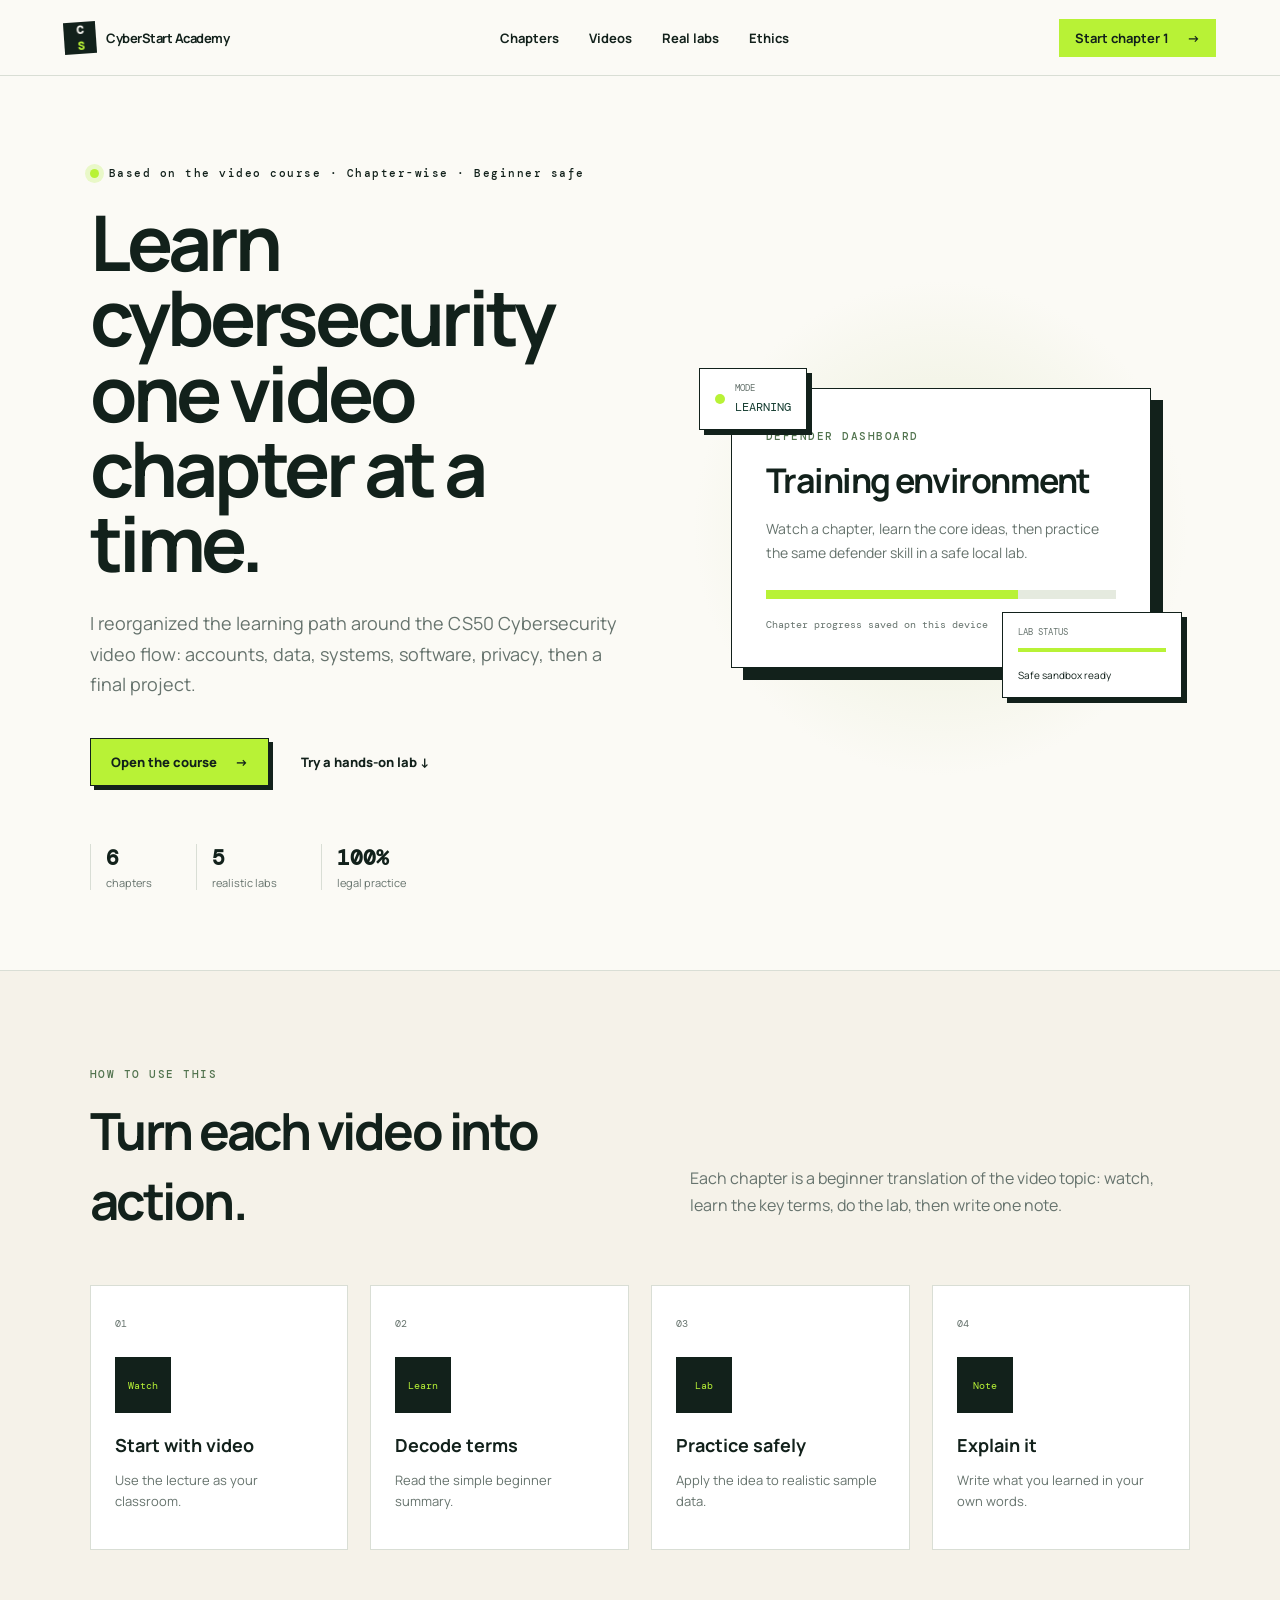
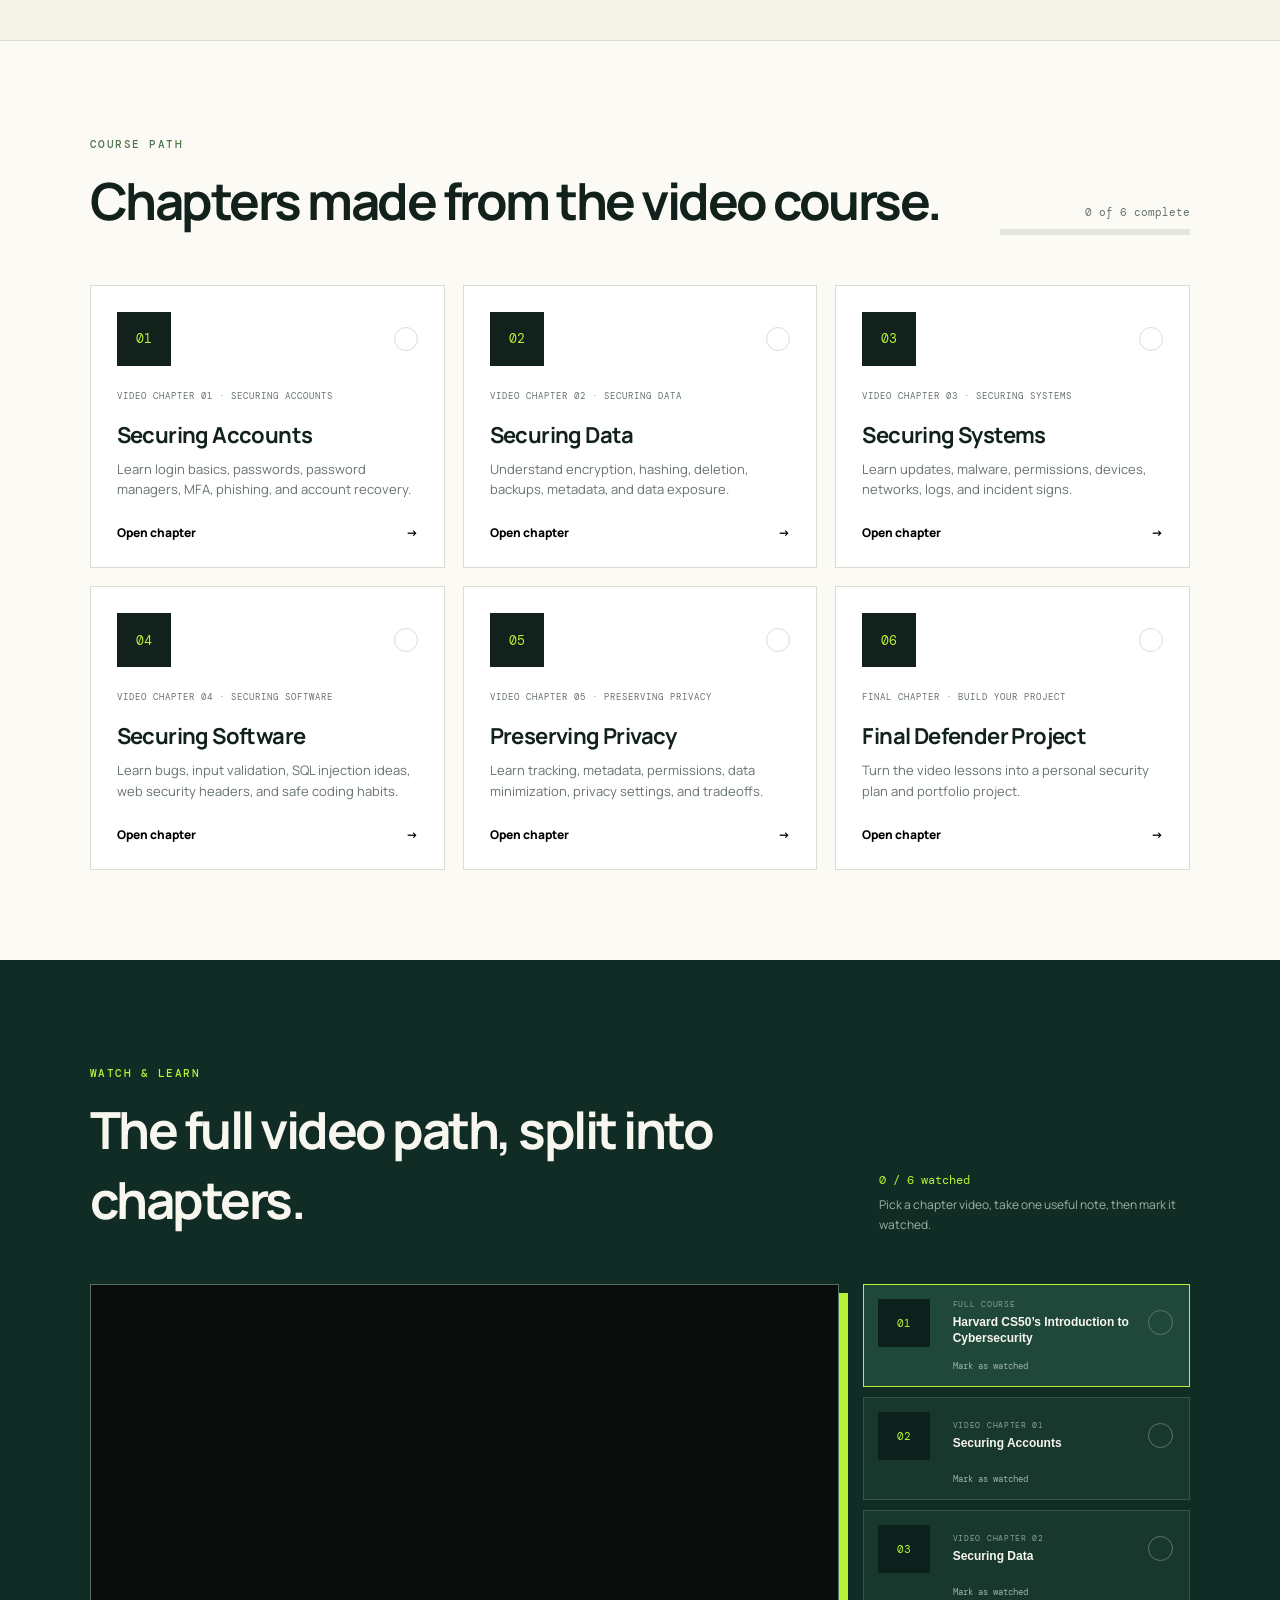
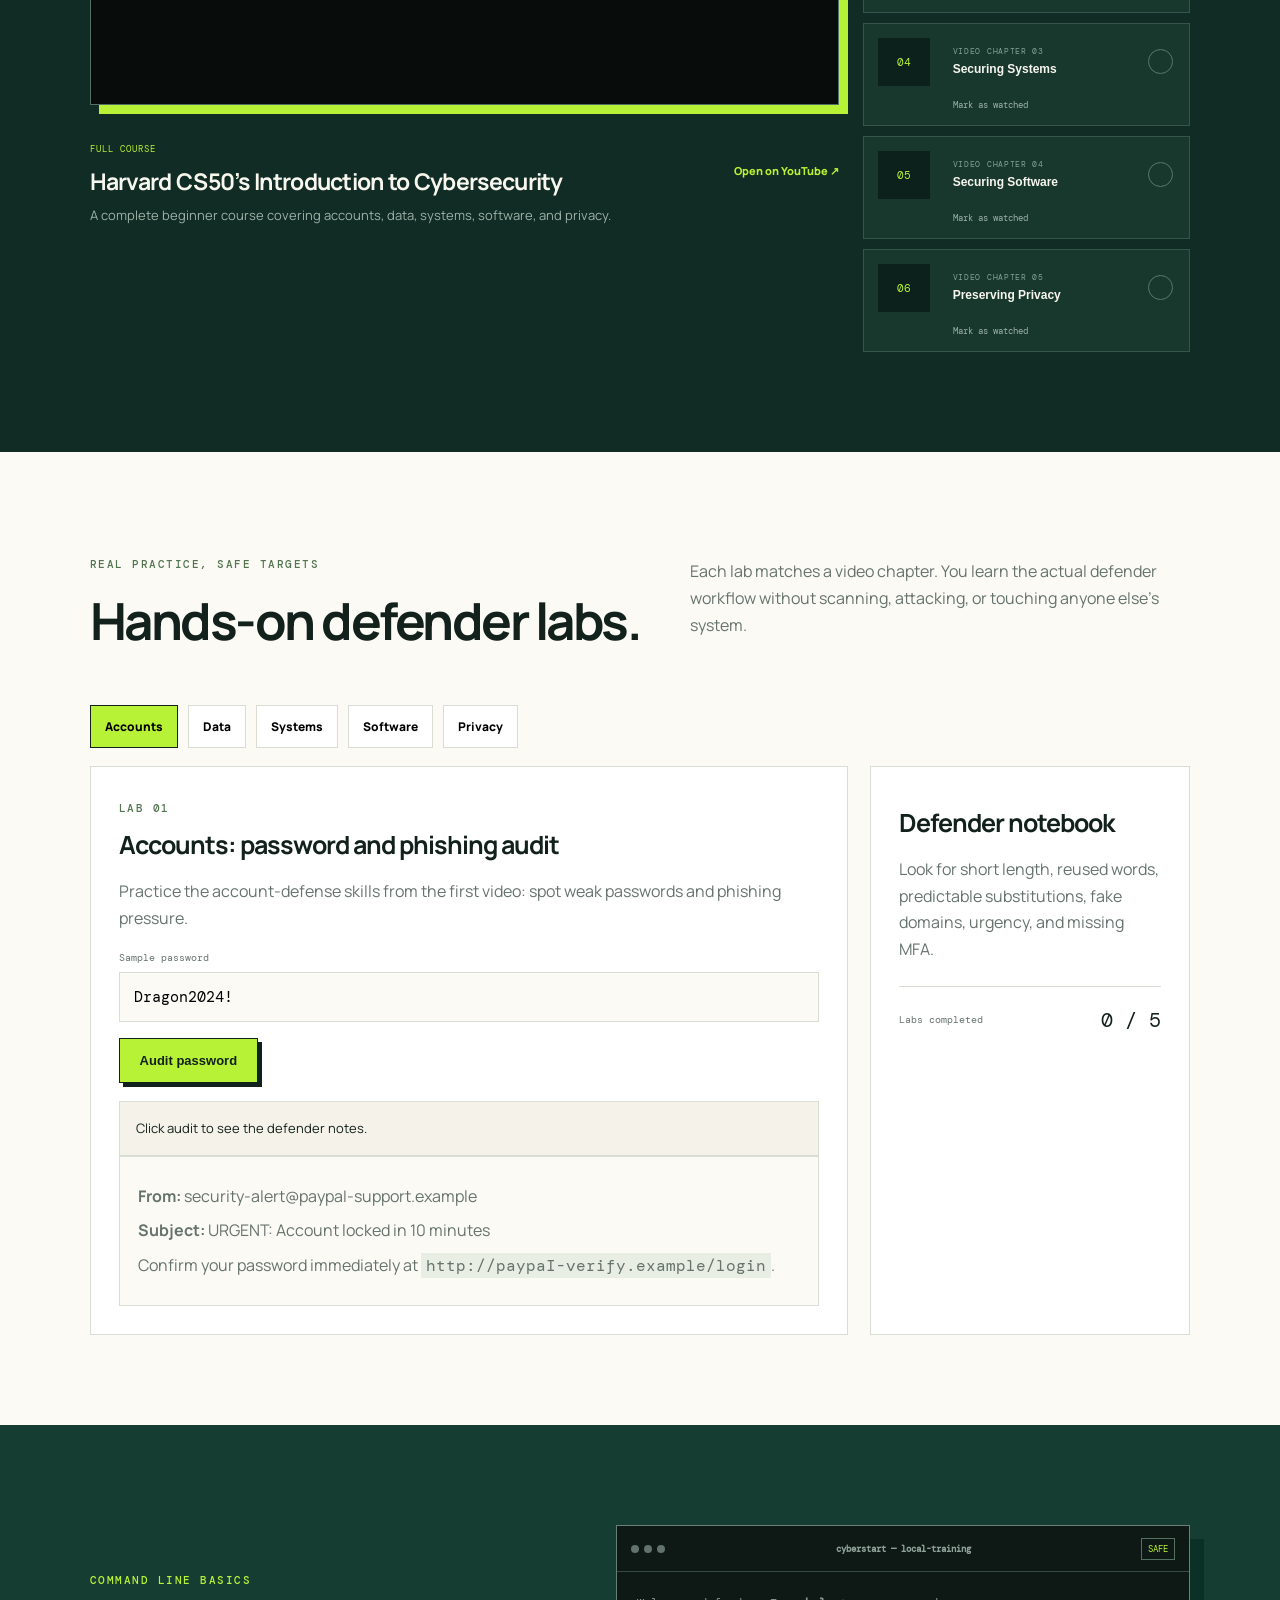
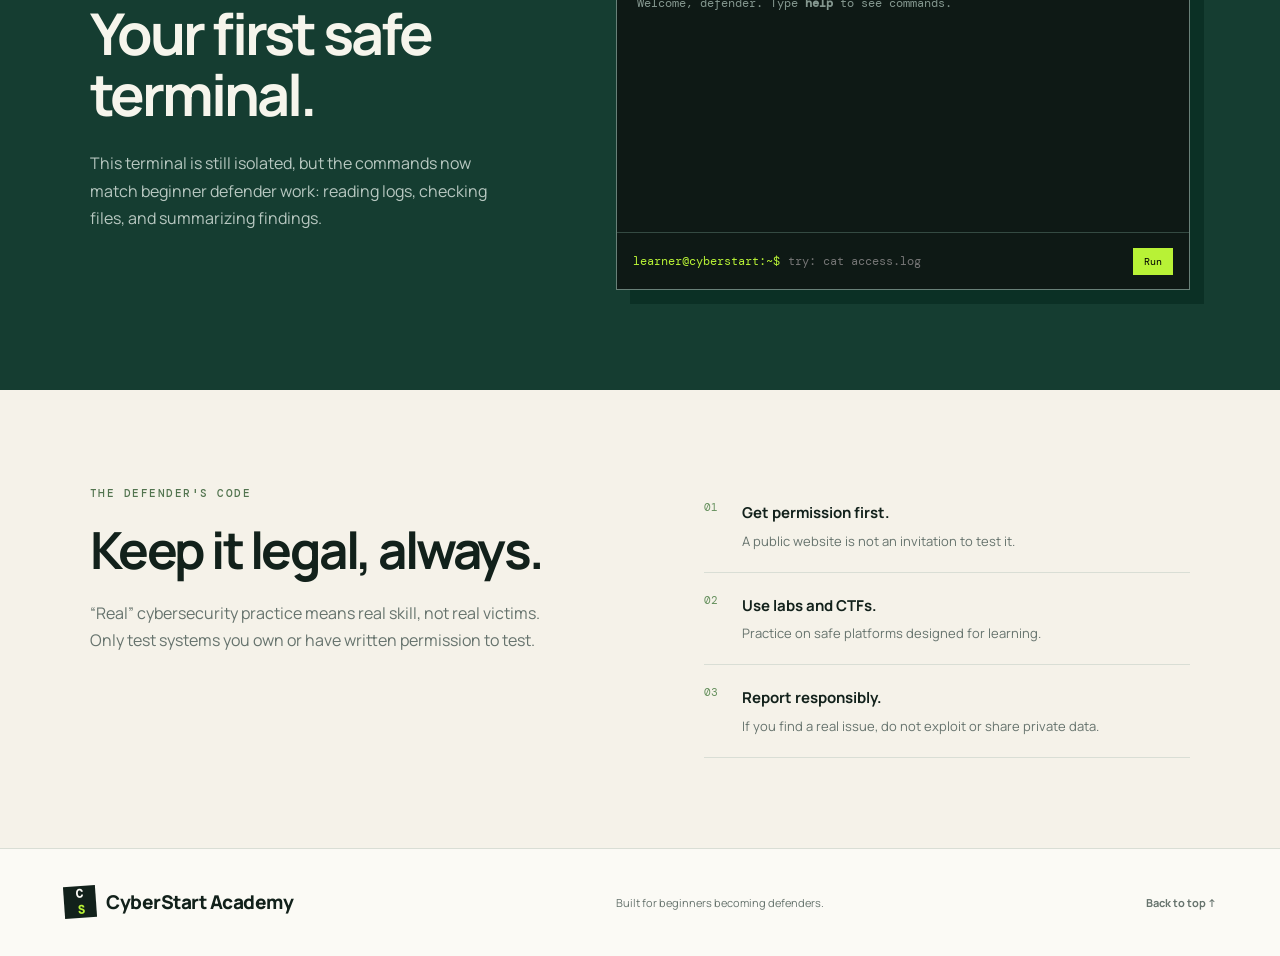
==== index.html @ 08ff8f86 "Initial CyberStart Academy site" ====
<!doctype html>
<html lang="en">
<head>
  <meta charset="UTF-8">
  <meta name="viewport" content="width=device-width, initial-scale=1.0">
  <meta name="description" content="A chapter-wise beginner cybersecurity course with safe hands-on labs.">
  <title>CyberStart Academy — Beginner Cybersecurity Course</title>
  <link rel="preconnect" href="https://fonts.googleapis.com">
  <link rel="preconnect" href="https://fonts.gstatic.com" crossorigin>
  <link href="https://fonts.googleapis.com/css2?family=DM+Mono:wght@400;500&family=Manrope:wght@400;600;700;800&display=swap" rel="stylesheet">
  <link rel="stylesheet" href="styles.css">
</head>
<body>
  <header class="topbar">
    <a class="brand" href="#top" aria-label="CyberStart Academy home"><span class="brand-mark">C<span>S</span></span>CyberStart Academy</a>
    <nav aria-label="Main navigation">
      <a href="#chapters">Chapters</a>
      <a href="#watch">Videos</a>
      <a href="#real-labs">Real labs</a>
      <a href="#rules">Ethics</a>
    </nav>
    <a class="button button-small" href="#chapters">Start chapter 1 <span>→</span></a>
  </header>

  <main id="top">
    <section class="hero">
      <div class="hero-copy">
        <div class="eyebrow"><i></i> Based on the video course · Chapter-wise · Beginner safe</div>
        <h1>Learn cybersecurity one video chapter at a time.</h1>
        <p>I reorganized the learning path around the CS50 Cybersecurity video flow: accounts, data, systems, software, privacy, then a final project.</p>
        <div class="hero-actions">
          <a class="button" href="#chapters">Open the course <span>→</span></a>
          <a class="text-link" href="#real-labs">Try a hands-on lab <span>↓</span></a>
        </div>
        <div class="trust-row">
          <div><strong>6</strong><span>chapters</span></div>
          <div><strong>5</strong><span>realistic labs</span></div>
          <div><strong>100%</strong><span>legal practice</span></div>
        </div>
      </div>
      <div class="hero-visual" aria-label="Decorative security dashboard">
        <div class="dashboard-card big-card">
          <span class="kicker">DEFENDER DASHBOARD</span>
          <h2>Training environment</h2>
          <p>Watch a chapter, learn the core ideas, then practice the same defender skill in a safe local lab.</p>
          <div class="meter"><i></i></div>
          <small>Chapter progress saved on this device</small>
        </div>
        <div class="float-card card-threat"><span class="status-dot"></span><div><small>MODE</small><strong>LEARNING</strong></div></div>
        <div class="float-card card-scan"><small>LAB STATUS</small><div class="scan-line"><i></i></div><span>Safe sandbox ready</span></div>
      </div>
    </section>

    <section class="roadmap" id="roadmap">
      <div class="section-heading">
        <div><span class="kicker">HOW TO USE THIS</span><h2>Turn each video into action.</h2></div>
        <p>Each chapter is a beginner translation of the video topic: watch, learn the key terms, do the lab, then write one note.</p>
      </div>
      <div class="roadmap-steps">
        <article><span class="step-num">01</span><div class="step-icon">Watch</div><h3>Start with video</h3><p>Use the lecture as your classroom.</p></article>
        <article><span class="step-num">02</span><div class="step-icon">Learn</div><h3>Decode terms</h3><p>Read the simple beginner summary.</p></article>
        <article><span class="step-num">03</span><div class="step-icon">Lab</div><h3>Practice safely</h3><p>Apply the idea to realistic sample data.</p></article>
        <article><span class="step-num">04</span><div class="step-icon">Note</div><h3>Explain it</h3><p>Write what you learned in your own words.</p></article>
      </div>
    </section>

    <section class="chapters" id="chapters">
      <div class="section-heading">
        <div><span class="kicker">COURSE PATH</span><h2>Chapters made from the video course.</h2></div>
        <div class="overall-progress"><span id="progressLabel">0 of 6 complete</span><div><i id="progressBar"></i></div></div>
      </div>
      <div class="chapter-grid" id="chapterGrid"></div>
    </section>

    <section class="watch-section" id="watch">
      <div class="section-heading watch-heading">
        <div><span class="kicker light">WATCH & LEARN</span><h2>The full video path, split into chapters.</h2></div>
        <div class="watch-progress"><strong id="watchCount">0 / 6 watched</strong><span>Pick a chapter video, take one useful note, then mark it watched.</span></div>
      </div>
      <div class="video-layout">
        <div class="video-stage">
          <div class="video-frame"><iframe id="videoPlayer" src="https://www.youtube-nocookie.com/embed/9HOpanT0GRs?rel=0" title="Cybersecurity learning video" loading="lazy" allow="accelerometer; autoplay; clipboard-write; encrypted-media; gyroscope; picture-in-picture; web-share" referrerpolicy="strict-origin-when-cross-origin" allowfullscreen></iframe></div>
          <div class="now-playing"><div><span id="videoTopic">FULL COURSE</span><h3 id="videoTitle">Harvard CS50’s Introduction to Cybersecurity</h3><p id="videoDescription">A complete beginner course covering accounts, data, systems, software, and privacy.</p></div><a id="youtubeLink" href="https://www.youtube.com/watch?v=9HOpanT0GRs" target="_blank" rel="noopener">Open on YouTube ↗</a></div>
        </div>
        <div class="video-playlist" id="videoPlaylist" aria-label="Video playlist"></div>
      </div>
    </section>

    <section class="real-labs" id="real-labs">
      <div class="section-heading">
        <div><span class="kicker">REAL PRACTICE, SAFE TARGETS</span><h2>Hands-on defender labs.</h2></div>
        <p>Each lab matches a video chapter. You learn the actual defender workflow without scanning, attacking, or touching anyone else’s system.</p>
      </div>
      <div class="lab-tabs" role="tablist" aria-label="Cybersecurity labs">
        <button class="active" data-lab="accounts">Accounts</button>
        <button data-lab="data">Data</button>
        <button data-lab="systems">Systems</button>
        <button data-lab="software">Software</button>
        <button data-lab="privacy">Privacy</button>
      </div>
      <div class="lab-workbench">
        <div class="lab-panel">
          <span class="kicker" id="labKicker">LAB 01</span>
          <h3 id="labTitle">Password audit</h3>
          <p id="labIntro">Check a sample password the way a defender would: length, uniqueness, common words, and MFA.</p>
          <div id="labContent"></div>
        </div>
        <aside class="lab-notebook">
          <h3>Defender notebook</h3>
          <p id="labHint">Look for short length, reused words, predictable substitutions, and missing MFA.</p>
          <div class="lab-score"><span>Labs completed</span><strong id="labScore">0 / 4</strong></div>
        </aside>
      </div>
    </section>

    <section class="terminal-section">
      <div class="lab-copy">
        <span class="kicker light">COMMAND LINE BASICS</span>
        <h2>Your first safe terminal.</h2>
        <p>This terminal is still isolated, but the commands now match beginner defender work: reading logs, checking files, and summarizing findings.</p>
      </div>
      <div class="terminal-wrap">
        <div class="terminal">
          <div class="terminal-head"><span><i></i><i></i><i></i></span><b>cyberstart — local-training</b><em>SAFE</em></div>
          <div class="terminal-body" id="terminalOutput" aria-live="polite"><p class="muted">Welcome, defender. Type <strong>help</strong> to see commands.</p></div>
          <form id="terminalForm"><label for="terminalInput">learner@cyberstart:~$</label><input id="terminalInput" autocomplete="off" spellcheck="false" placeholder="try: cat access.log"><button type="submit">Run</button></form>
        </div>
      </div>
    </section>

    <section class="rules" id="rules">
      <div><span class="kicker">THE DEFENDER'S CODE</span><h2>Keep it legal, always.</h2><p>“Real” cybersecurity practice means real skill, not real victims. Only test systems you own or have written permission to test.</p></div>
      <div class="rule-list">
        <p><b>01</b><span><strong>Get permission first.</strong> A public website is not an invitation to test it.</span></p>
        <p><b>02</b><span><strong>Use labs and CTFs.</strong> Practice on safe platforms designed for learning.</span></p>
        <p><b>03</b><span><strong>Report responsibly.</strong> If you find a real issue, do not exploit or share private data.</span></p>
      </div>
    </section>
  </main>

  <footer><a class="brand" href="#top"><span class="brand-mark">C<span>S</span></span>CyberStart Academy</a><p>Built for beginners becoming defenders.</p><a href="#top">Back to top ↑</a></footer>

  <dialog id="chapterDialog"><button class="dialog-close" aria-label="Close chapter">×</button><div id="chapterContent"></div></dialog>
  <script src="app.js?v=video-chapters-2"></script>
</body>
</html>
---- styles.css ----
:root{--ink:#12211b;--muted:#66736d;--cream:#f5f2e9;--paper:#fbfaf5;--green:#b8f236;--deep:#153d31;--line:#d9ded5;--orange:#ff6c35;--mono:'DM Mono',monospace;--sans:'Manrope',sans-serif}
*{box-sizing:border-box}html{scroll-behavior:smooth}body{margin:0;background:var(--paper);color:var(--ink);font-family:var(--sans);font-size:16px}.topbar{height:76px;padding:0 max(5vw,32px);display:flex;align-items:center;justify-content:space-between;border-bottom:1px solid var(--line);position:sticky;top:0;background:rgba(251,250,245,.94);backdrop-filter:blur(14px);z-index:10}.brand{display:flex;align-items:center;gap:10px;color:var(--ink);text-decoration:none;font-weight:800;font-size:19px;letter-spacing:-.5px}.brand-mark{display:grid;place-items:center;width:32px;height:32px;background:var(--ink);color:var(--paper);font-family:var(--mono);font-size:12px;transform:rotate(-4deg)}.brand-mark span{color:var(--green)}nav{display:flex;gap:30px}nav a,.topbar a,footer a{color:var(--ink);text-decoration:none;font-size:13px;font-weight:700}.button{display:inline-flex;align-items:center;justify-content:center;gap:18px;background:var(--green);color:var(--ink);padding:14px 20px;text-decoration:none;font-size:13px;font-weight:800;border:1px solid var(--ink);box-shadow:4px 4px 0 var(--ink);transition:.2s;cursor:pointer}.button:hover{transform:translate(-2px,-2px);box-shadow:6px 6px 0 var(--ink)}.button-small{padding:10px 16px;box-shadow:none;border:none}.hero{min-height:640px;padding:90px max(7vw,48px) 80px;display:grid;grid-template-columns:1.05fr .95fr;gap:50px;align-items:center;overflow:hidden}.hero-copy{max-width:680px}.eyebrow,.kicker{font-family:var(--mono);font-size:11px;font-weight:500;letter-spacing:1.5px}.eyebrow{display:flex;align-items:center;gap:10px;margin-bottom:24px}.eyebrow i{width:9px;height:9px;background:var(--green);border-radius:50%;box-shadow:0 0 0 5px #e9f8c8}.hero h1{font-size:clamp(48px,6vw,82px);line-height:.98;letter-spacing:-4px;margin:0 0 28px;max-width:760px}.hero p{font-size:18px;line-height:1.7;color:var(--muted);max-width:590px}.hero-actions{display:flex;align-items:center;gap:32px;margin:38px 0 58px}.text-link{color:var(--ink);font-weight:800;font-size:13px;text-decoration:none}.trust-row{display:flex;gap:44px}.trust-row div{display:flex;flex-direction:column;border-left:1px solid var(--line);padding-left:15px}.trust-row strong{font-family:var(--mono);font-size:21px}.trust-row span{font-size:11px;color:var(--muted);margin-top:3px}.hero-visual{height:500px;position:relative;display:grid;place-items:center;background:radial-gradient(circle,#e7f9bb 0,#f4f5e9 42%,transparent 70%)}.dashboard-card{background:white;border:1px solid var(--ink);box-shadow:12px 12px 0 var(--ink);padding:34px;width:min(420px,90%)}.dashboard-card h2{font-size:34px;letter-spacing:-1.5px;margin:12px 0}.dashboard-card p{font-size:14px}.dashboard-card small{font:10px var(--mono);color:var(--muted)}.meter{height:9px;background:#e5eadf;margin:26px 0 12px}.meter i{display:block;width:72%;height:100%;background:var(--green)}.float-card{position:absolute;background:white;border:1px solid var(--ink);box-shadow:5px 5px 0 var(--ink);padding:13px 15px;z-index:2}.card-threat{left:8px;top:90px;display:flex;align-items:center;gap:10px}.status-dot{width:10px;height:10px;background:var(--green);border-radius:50%}.float-card small{font:9px var(--mono);color:var(--muted);display:block}.float-card strong{font:12px var(--mono);color:var(--deep)}.card-scan{right:8px;bottom:80px;width:180px}.card-scan span{font-size:10px}.scan-line{height:4px;background:#e8ece6;margin:10px 0}.scan-line i{display:block;width:100%;height:100%;background:var(--green)}
.roadmap,.chapters,.real-labs,.rules{padding:90px max(7vw,48px)}.roadmap{background:var(--cream);border-block:1px solid var(--line)}.section-heading{display:flex;align-items:end;justify-content:space-between;gap:40px;margin-bottom:50px}.section-heading h2,.rules h2{font-size:clamp(34px,4vw,54px);letter-spacing:-2.5px;margin:12px 0 0}.section-heading>p{max-width:500px;color:var(--muted);line-height:1.7}.kicker{color:#52744f}.roadmap-steps{display:grid;grid-template-columns:repeat(4,1fr);gap:22px}.roadmap-steps article{background:#fff;border:1px solid var(--line);padding:24px}.step-num{font:10px var(--mono);color:var(--muted)}.step-icon{width:56px;height:56px;background:var(--ink);color:var(--green);display:grid;place-items:center;font:10px var(--mono);margin:25px 0 20px}.roadmap-steps h3{font-size:18px;margin:0 0 10px}.roadmap-steps p{color:var(--muted);font-size:13px;line-height:1.6}.overall-progress{font:11px var(--mono);color:var(--muted);text-align:right}.overall-progress>div{width:190px;height:6px;background:#e2e6df;margin-top:10px}.overall-progress i{display:block;width:0;height:100%;background:var(--green);transition:.4s}.chapter-grid{display:grid;grid-template-columns:repeat(3,1fr);gap:18px}.chapter-card{border:1px solid var(--line);padding:26px;background:#fff;min-height:280px;display:flex;flex-direction:column;transition:.2s}.chapter-card:hover{border-color:var(--ink);transform:translateY(-4px)}.chapter-top{display:flex;justify-content:space-between;align-items:center}.chapter-top span{width:54px;height:54px;background:var(--ink);color:var(--green);display:grid;place-items:center;font:13px var(--mono)}.chapter-top b{width:24px;height:24px;border:1px solid var(--line);border-radius:50%;display:grid;place-items:center}.chapter-card.done .chapter-top b{background:var(--green);border-color:var(--ink)}.chapter-card small{font:9px var(--mono);letter-spacing:1px;color:var(--muted);margin-top:24px}.chapter-card h3{font-size:22px;letter-spacing:-.6px;margin:18px 0 9px}.chapter-card p{font-size:13px;line-height:1.6;color:var(--muted);margin:0 0 24px}.chapter-card button{margin-top:auto;border:0;background:none;padding:0;text-align:left;font:800 12px var(--sans);cursor:pointer}.chapter-card button span{float:right}
.watch-section{padding:100px max(7vw,48px);background:#112c24;color:#f7f6ef}.kicker.light{color:var(--green)}.watch-heading h2{color:#f7f6ef}.watch-progress{display:flex;flex-direction:column;gap:7px;max-width:330px}.watch-progress strong{font:12px var(--mono);color:var(--green)}.watch-progress span{font-size:12px;line-height:1.6;color:#9db1a8}.video-layout{display:grid;grid-template-columns:minmax(0,1.6fr) minmax(290px,.7fr);gap:24px}.video-frame{position:relative;aspect-ratio:16/9;background:#080d0b;border:1px solid #547067;box-shadow:9px 9px 0 var(--green)}.video-frame iframe{position:absolute;inset:0;width:100%;height:100%;border:0}.now-playing{display:flex;align-items:flex-start;justify-content:space-between;gap:30px;padding:30px 0}.now-playing span{font:9px var(--mono);letter-spacing:1px;color:var(--green)}.now-playing h3{font-size:23px;letter-spacing:-.7px;margin:8px 0}.now-playing p{font-size:13px;line-height:1.65;color:#9db1a8;max-width:650px;margin:0}.now-playing a{flex:none;color:var(--green);font-size:11px;font-weight:800;text-decoration:none;margin-top:28px}.video-playlist{display:flex;flex-direction:column;gap:10px}.video-item{display:grid;grid-template-columns:62px 1fr 27px;align-items:center;gap:13px;background:#18382e;color:#f7f6ef;border:1px solid #35554a;padding:14px;transition:.2s}.video-item:hover,.video-item.active{border-color:var(--green);background:#20483a}.video-number,.video-info{border:0;cursor:pointer}.video-number{width:52px;height:48px;background:#0c211b;color:var(--green);display:grid;place-items:center;font:11px var(--mono)}.video-info{background:transparent;color:inherit;padding:0;text-align:left}.video-item small{display:block;font:8px var(--mono);color:#83a095;letter-spacing:.7px}.video-item strong{display:block;font-size:12px;line-height:1.35;margin-top:5px}.watched-check{width:25px;height:25px;border:1px solid #5b766b;border-radius:50%;display:grid;place-items:center;font-size:11px}.video-item.watched .watched-check{background:var(--green);color:var(--ink);border-color:var(--green)}.mark-watched{grid-column:2/4;justify-self:start;background:none;border:0;color:#9db1a8;font:9px var(--mono);padding:0;cursor:pointer}
.real-labs{background:var(--paper)}.lab-tabs{display:flex;gap:10px;flex-wrap:wrap;margin-bottom:18px}.lab-tabs button{border:1px solid var(--line);background:#fff;padding:12px 14px;font:800 12px var(--sans);cursor:pointer}.lab-tabs button.active{background:var(--green);border-color:var(--ink)}.lab-workbench{display:grid;grid-template-columns:1fr 320px;gap:22px}.lab-panel,.lab-notebook{background:#fff;border:1px solid var(--line);padding:28px}.lab-panel h3,.lab-notebook h3{font-size:25px;letter-spacing:-1px;margin:10px 0}.lab-panel p,.lab-notebook p{color:var(--muted);line-height:1.65}.field-label{display:block;font:10px var(--mono);color:var(--muted);margin:20px 0 8px}.lab-input{width:100%;border:1px solid var(--line);padding:14px;font:15px var(--mono);background:#fbfaf5}.lab-action{margin-top:16px}.result-box{border:1px solid var(--line);background:var(--cream);padding:16px;margin-top:18px;font-size:13px;line-height:1.6}.result-box ul{margin:8px 0 0}.email-card{border:1px solid var(--line);padding:18px;background:#fbfaf5}.email-card p{margin:8px 0}.email-card code,.lab-copy code{background:#e9eee5;padding:2px 5px;font-family:var(--mono)}.checklist{display:grid;gap:10px;margin-top:16px}.checklist label{font-size:13px}.code-sample{white-space:pre-wrap;background:#101b16;color:#d6e0dc;border:1px solid #344a42;padding:18px;font:12px/1.7 var(--mono);overflow:auto}.lab-score{border-top:1px solid var(--line);margin-top:24px;padding-top:20px;display:flex;justify-content:space-between;align-items:center}.lab-score span{font:10px var(--mono);color:var(--muted)}.lab-score strong{font:20px var(--mono)}
.terminal-section{background:var(--deep);color:#f6f5ec;padding:100px max(7vw,48px);display:grid;grid-template-columns:.85fr 1.15fr;gap:8vw;align-items:center}.lab-copy h2{font-size:clamp(38px,4.5vw,62px);letter-spacing:-3px;line-height:1.05;margin:14px 0 26px}.lab-copy p{color:#b8c8c1;line-height:1.7}.terminal{border:1px solid #688078;background:#0e1915;box-shadow:14px 14px 0 #0b3025}.terminal-head{height:46px;border-bottom:1px solid #344a42;padding:0 14px;display:flex;align-items:center;justify-content:space-between;font:9px var(--mono);color:#8ea198}.terminal-head>span{display:flex;gap:5px}.terminal-head i{width:8px;height:8px;background:#61736c;border-radius:50%}.terminal-head em{font-style:normal;color:var(--green);border:1px solid #52715f;padding:4px 6px}.terminal-body{padding:20px;height:260px;overflow-y:auto;font:12px/1.65 var(--mono);color:#d6e0dc}.terminal-body p{margin:2px 0}.terminal-body .muted{color:#84978f}.terminal-body .success{color:var(--green)}.terminal-body .warn{color:#ffb067}.terminal form{border-top:1px solid #344a42;display:flex;align-items:center;padding:12px 16px;font:12px var(--mono)}.terminal label{color:var(--green);white-space:nowrap}.terminal input{flex:1;background:transparent;border:0;outline:0;color:white;font:12px var(--mono);padding:8px}.terminal button{font:10px var(--mono);background:var(--green);border:0;padding:7px 11px;cursor:pointer}
.rules{display:grid;grid-template-columns:1fr 1fr;gap:10vw;background:var(--cream)}.rules>div>p{color:var(--muted);line-height:1.7;max-width:500px}.rule-list p{display:flex;gap:24px;padding:20px 0;border-bottom:1px solid var(--line);margin:0}.rule-list b{font:11px var(--mono);color:#65905d}.rule-list span{display:flex;flex-direction:column;font-size:13px;color:var(--muted);gap:4px}.rule-list strong{color:var(--ink);font-size:15px}footer{padding:35px max(5vw,32px);border-top:1px solid var(--line);display:flex;align-items:center;justify-content:space-between}footer p,footer a{font-size:11px;color:var(--muted)}dialog{width:min(760px,calc(100% - 32px));border:1px solid var(--ink);box-shadow:10px 10px 0 var(--ink);padding:0;background:var(--paper)}dialog::backdrop{background:rgba(18,33,27,.7);backdrop-filter:blur(4px)}.dialog-close{position:absolute;right:17px;top:14px;background:none;border:0;font-size:28px;cursor:pointer}.lesson-content{padding:45px}.lesson-content .lesson-count{font:10px var(--mono);color:#5d7659}.lesson-content h2{font-size:36px;letter-spacing:-1.5px;margin:12px 0}.lesson-content h3{margin-top:24px}.lesson-content p,.lesson-content li{line-height:1.75;color:var(--muted)}.lesson-content .concept{background:#eef5e0;border-left:4px solid var(--green);padding:16px;margin:24px 0;color:var(--ink)}.lesson-content button{border:1px solid var(--ink);background:var(--green);padding:13px 18px;font-weight:800;cursor:pointer}
@media(max-width:900px){nav{display:none}.hero{grid-template-columns:1fr;padding-top:60px}.hero-visual{height:420px}.roadmap-steps{grid-template-columns:repeat(2,1fr)}.chapter-grid{grid-template-columns:repeat(2,1fr)}.video-layout,.lab-workbench,.terminal-section,.rules{grid-template-columns:1fr}.terminal-wrap{margin-top:30px}}
@media(max-width:600px){.topbar{height:64px;padding:0 18px}.topbar>.button{display:none}.hero,.roadmap,.chapters,.watch-section,.real-labs,.terminal-section,.rules{padding:60px 22px}.hero h1{font-size:48px;letter-spacing:-3px}.hero-actions{align-items:flex-start;flex-direction:column}.trust-row{gap:18px}.hero-visual{height:340px}.float-card{display:none}.roadmap-steps,.chapter-grid{grid-template-columns:1fr}.section-heading{align-items:flex-start;flex-direction:column;margin-bottom:34px}.overall-progress{text-align:left}.now-playing{flex-direction:column;gap:5px}.now-playing a{margin-top:8px}footer{gap:25px;align-items:flex-start;flex-direction:column}.terminal form{flex-wrap:wrap}.terminal label{width:100%}.terminal input{padding-left:0}}
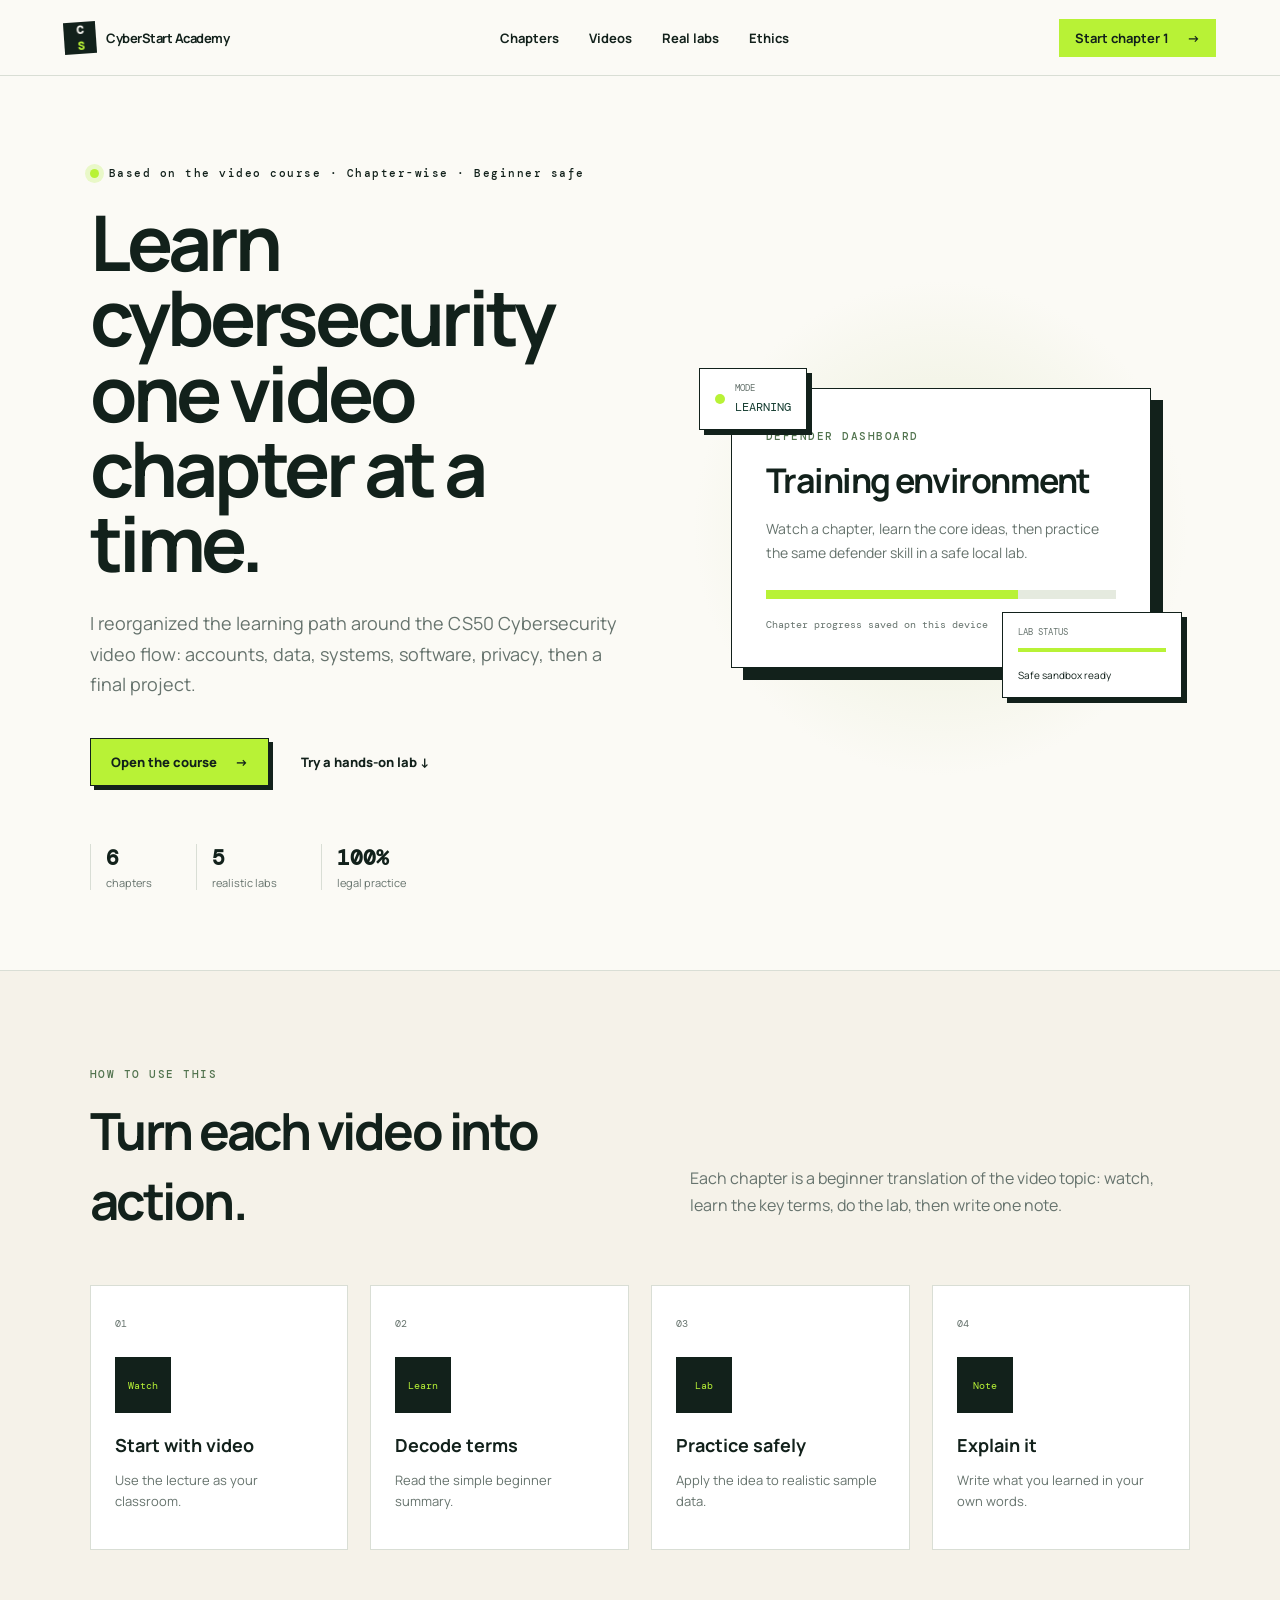
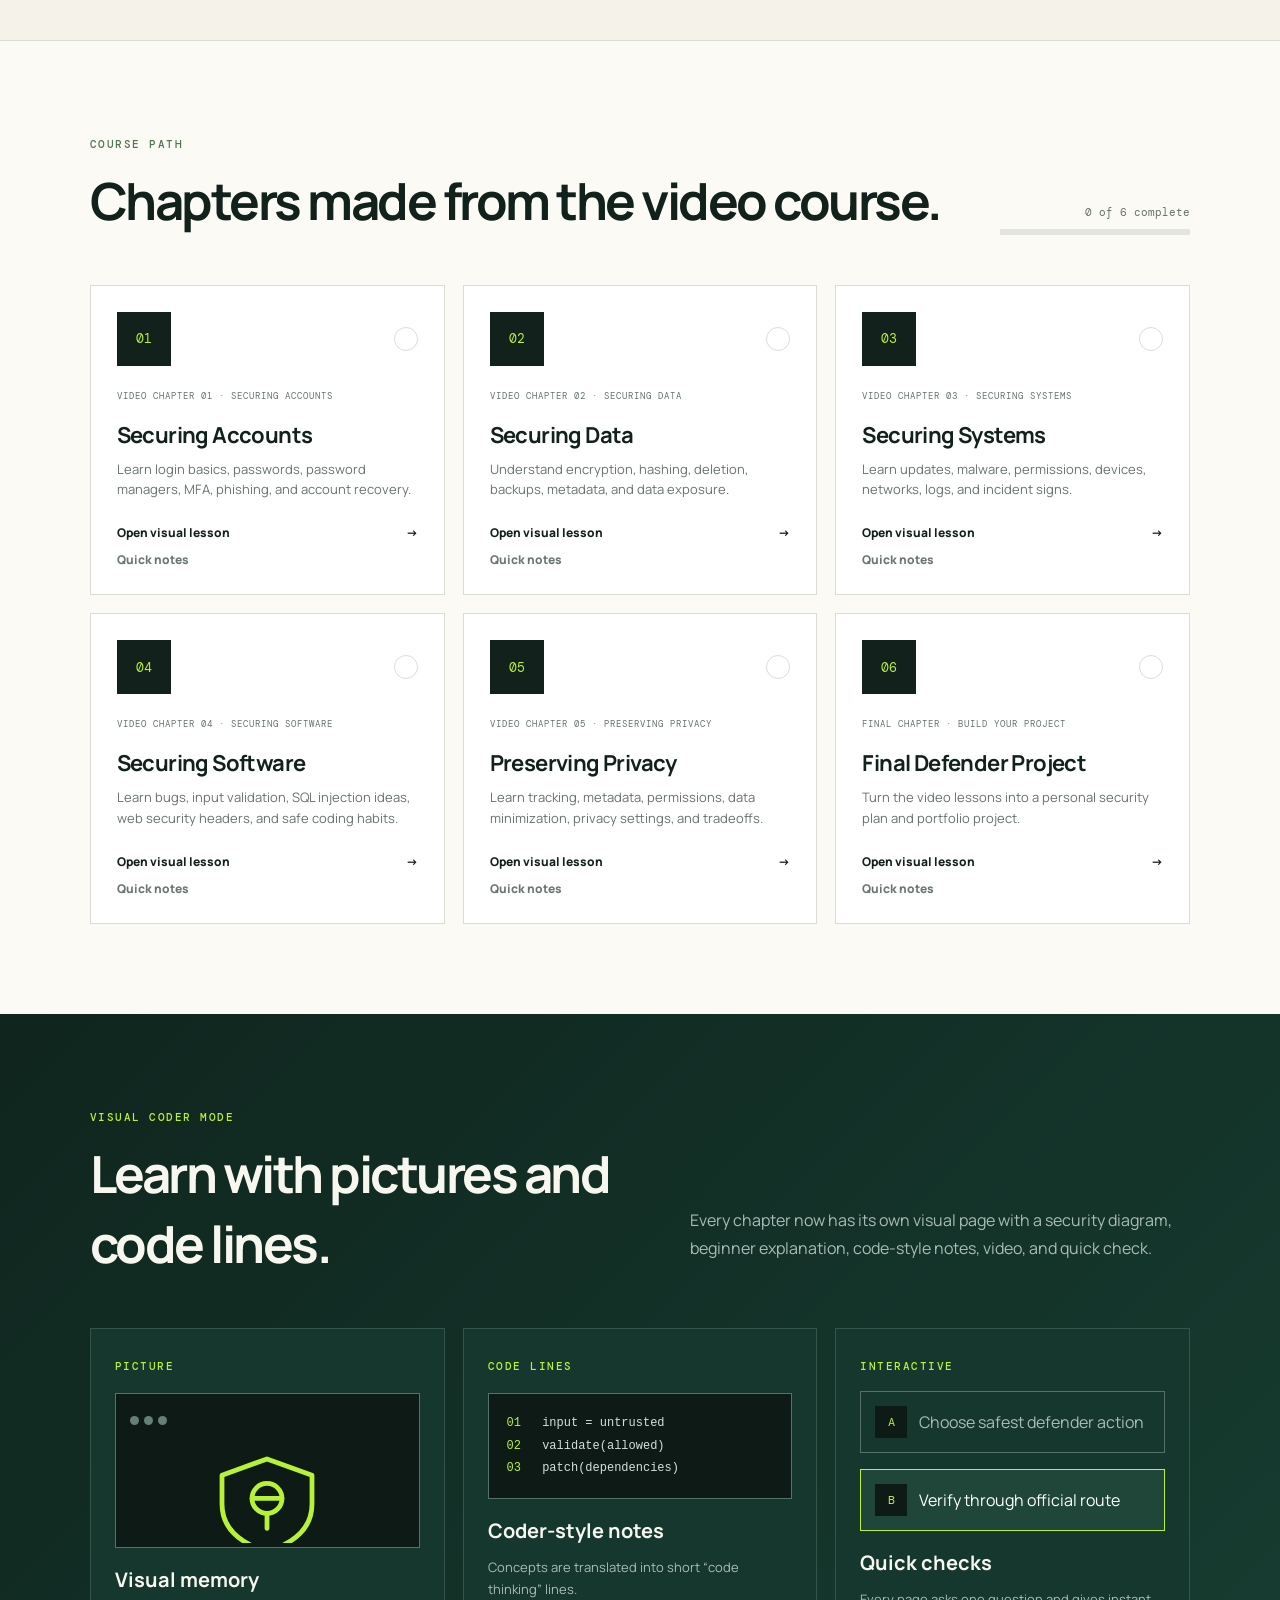
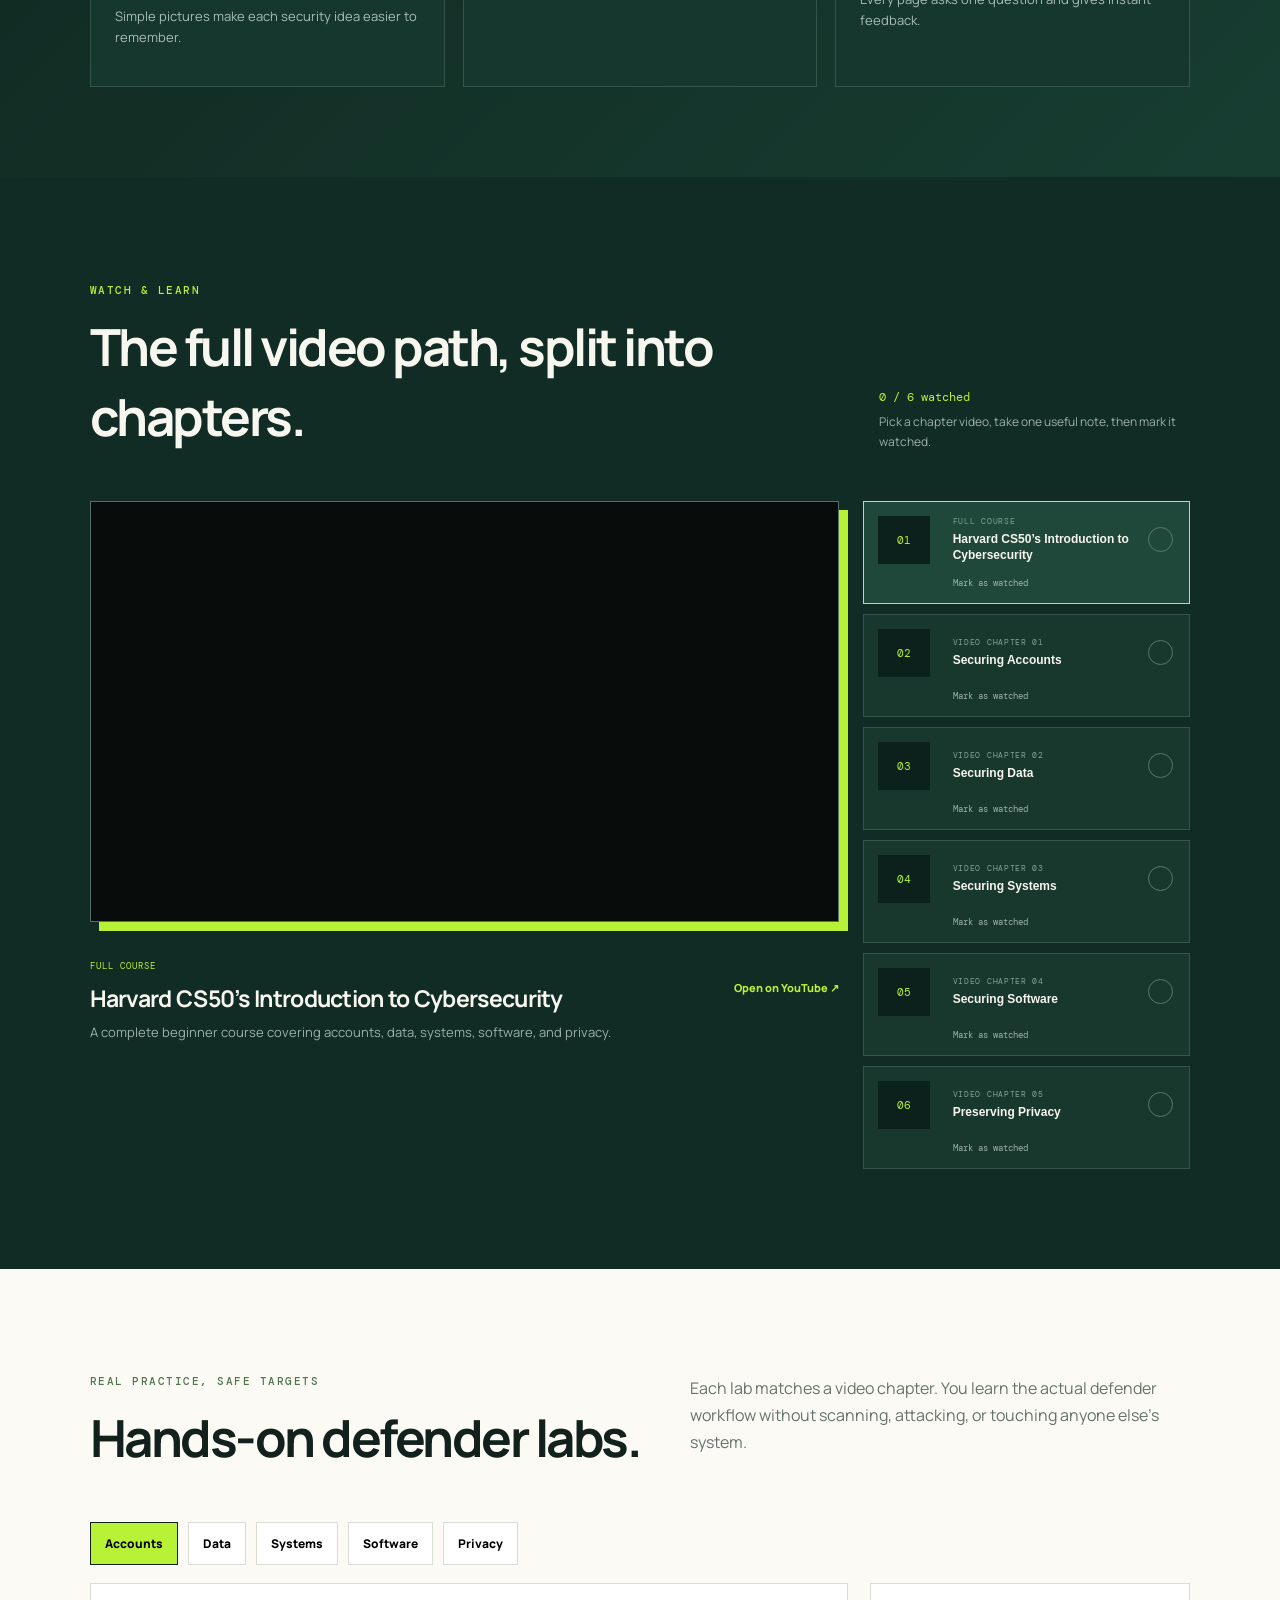
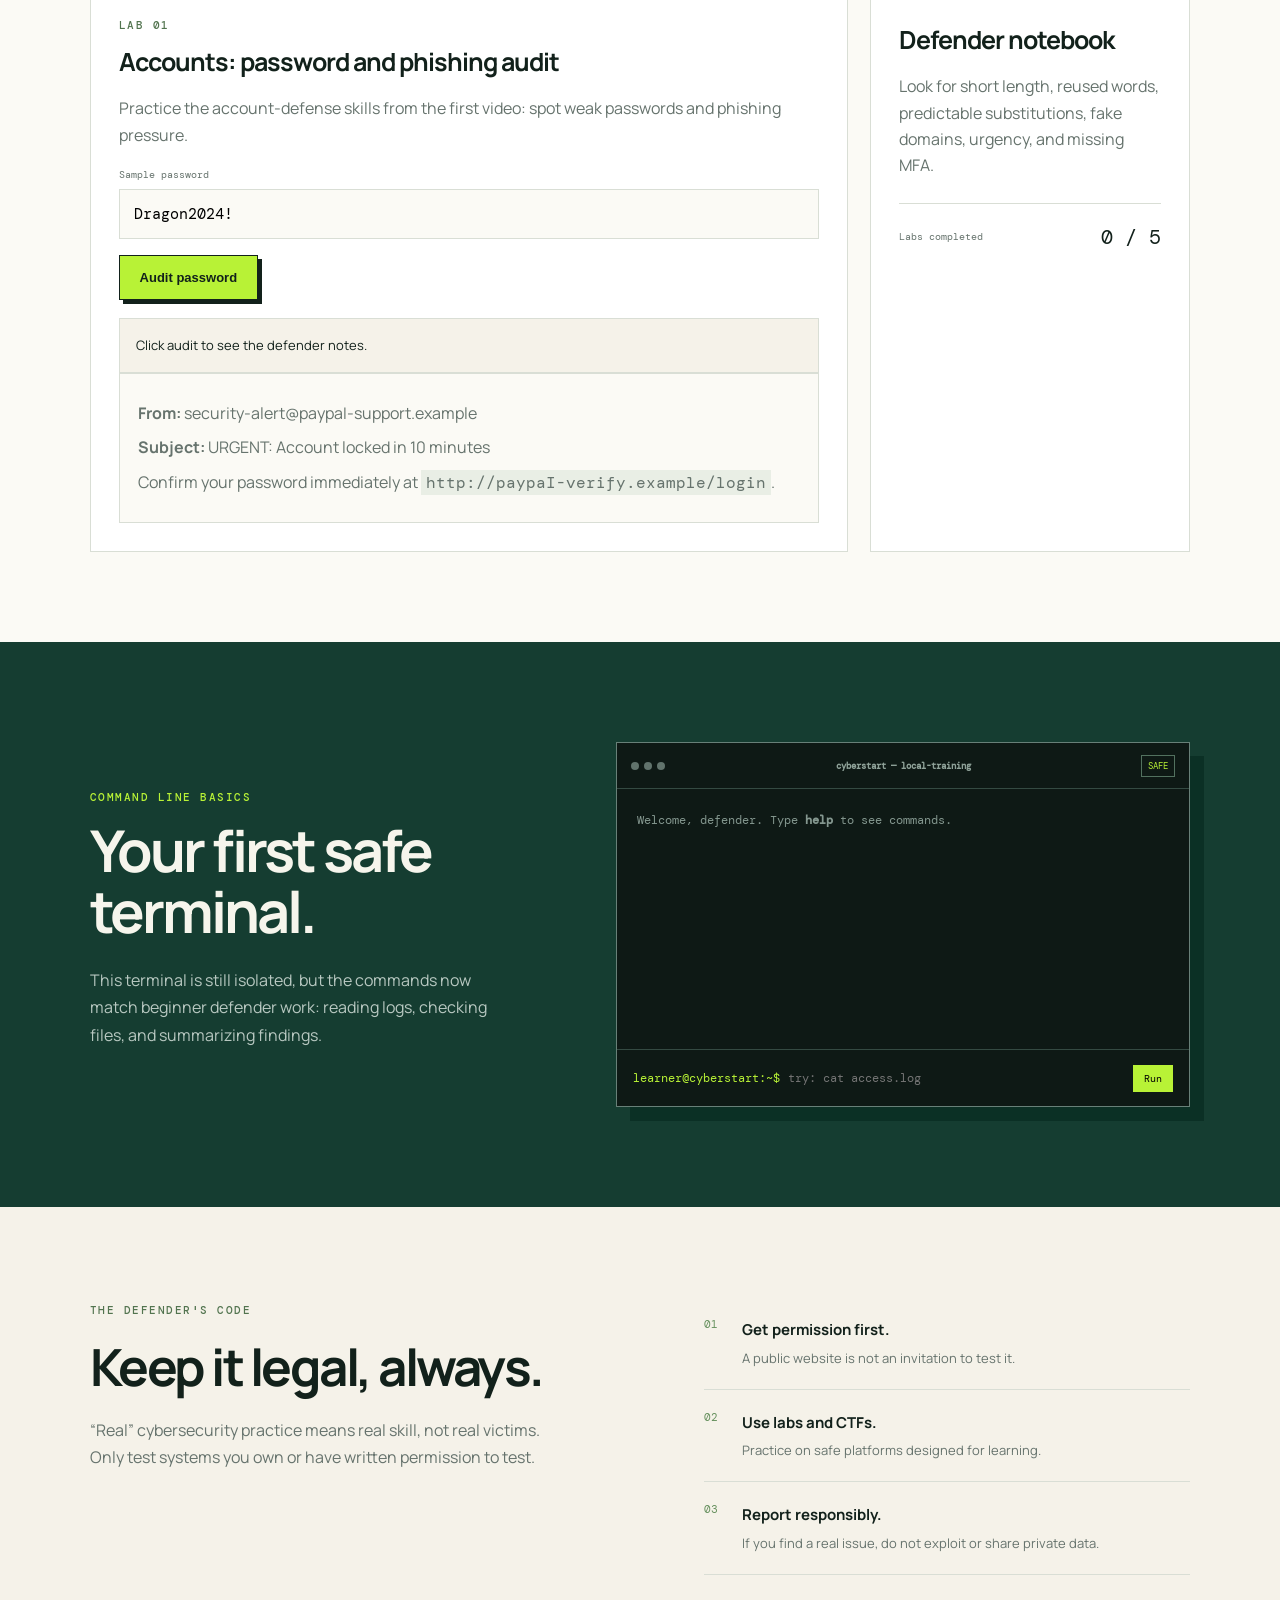
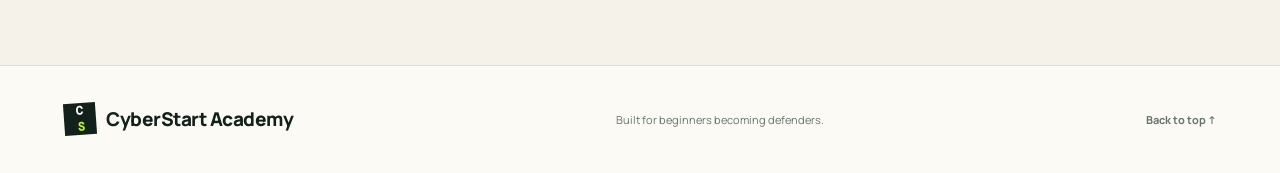
==== commit 9a75b272: "Add visual interactive chapter pages" ====
--- a/index.html
+++ b/index.html
@@ -72,6 +72,37 @@
       <div class="chapter-grid" id="chapterGrid"></div>
     </section>
 
+    <section class="coder-section">
+      <div class="section-heading">
+        <div><span class="kicker light">VISUAL CODER MODE</span><h2>Learn with pictures and code lines.</h2></div>
+        <p>Every chapter now has its own visual page with a security diagram, beginner explanation, code-style notes, video, and quick check.</p>
+      </div>
+      <div class="coder-preview">
+        <article>
+          <span class="kicker light">PICTURE</span>
+          <div class="preview-screen">
+            <i></i><i></i><i></i>
+            <svg viewBox="0 0 220 140" aria-hidden="true"><path d="M110 16l66 24v42c0 38-31 59-66 70-35-11-66-32-66-70V40z"/><circle cx="110" cy="74" r="22"/><path d="M110 96v22M88 74h44"/></svg>
+          </div>
+          <h3>Visual memory</h3>
+          <p>Simple pictures make each security idea easier to remember.</p>
+        </article>
+        <article>
+          <span class="kicker light">CODE LINES</span>
+          <pre><code><em>01</em> input = untrusted</code><code><em>02</em> validate(allowed)</code><code><em>03</em> patch(dependencies)</code></pre>
+          <h3>Coder-style notes</h3>
+          <p>Concepts are translated into short “code thinking” lines.</p>
+        </article>
+        <article>
+          <span class="kicker light">INTERACTIVE</span>
+          <div class="mini-choice"><b>A</b><span>Choose safest defender action</span></div>
+          <div class="mini-choice good"><b>B</b><span>Verify through official route</span></div>
+          <h3>Quick checks</h3>
+          <p>Every page asks one question and gives instant feedback.</p>
+        </article>
+      </div>
+    </section>
+
     <section class="watch-section" id="watch">
       <div class="section-heading watch-heading">
         <div><span class="kicker light">WATCH & LEARN</span><h2>The full video path, split into chapters.</h2></div>
@@ -141,6 +172,6 @@
   <footer><a class="brand" href="#top"><span class="brand-mark">C<span>S</span></span>CyberStart Academy</a><p>Built for beginners becoming defenders.</p><a href="#top">Back to top ↑</a></footer>
 
   <dialog id="chapterDialog"><button class="dialog-close" aria-label="Close chapter">×</button><div id="chapterContent"></div></dialog>
-  <script src="app.js?v=video-chapters-2"></script>
+  <script src="app.js?v=visual-pages-1"></script>
 </body>
 </html>
--- a/styles.css
+++ b/styles.css
@@ -7,3 +7,9 @@
 .rules{display:grid;grid-template-columns:1fr 1fr;gap:10vw;background:var(--cream)}.rules>div>p{color:var(--muted);line-height:1.7;max-width:500px}.rule-list p{display:flex;gap:24px;padding:20px 0;border-bottom:1px solid var(--line);margin:0}.rule-list b{font:11px var(--mono);color:#65905d}.rule-list span{display:flex;flex-direction:column;font-size:13px;color:var(--muted);gap:4px}.rule-list strong{color:var(--ink);font-size:15px}footer{padding:35px max(5vw,32px);border-top:1px solid var(--line);display:flex;align-items:center;justify-content:space-between}footer p,footer a{font-size:11px;color:var(--muted)}dialog{width:min(760px,calc(100% - 32px));border:1px solid var(--ink);box-shadow:10px 10px 0 var(--ink);padding:0;background:var(--paper)}dialog::backdrop{background:rgba(18,33,27,.7);backdrop-filter:blur(4px)}.dialog-close{position:absolute;right:17px;top:14px;background:none;border:0;font-size:28px;cursor:pointer}.lesson-content{padding:45px}.lesson-content .lesson-count{font:10px var(--mono);color:#5d7659}.lesson-content h2{font-size:36px;letter-spacing:-1.5px;margin:12px 0}.lesson-content h3{margin-top:24px}.lesson-content p,.lesson-content li{line-height:1.75;color:var(--muted)}.lesson-content .concept{background:#eef5e0;border-left:4px solid var(--green);padding:16px;margin:24px 0;color:var(--ink)}.lesson-content button{border:1px solid var(--ink);background:var(--green);padding:13px 18px;font-weight:800;cursor:pointer}
 @media(max-width:900px){nav{display:none}.hero{grid-template-columns:1fr;padding-top:60px}.hero-visual{height:420px}.roadmap-steps{grid-template-columns:repeat(2,1fr)}.chapter-grid{grid-template-columns:repeat(2,1fr)}.video-layout,.lab-workbench,.terminal-section,.rules{grid-template-columns:1fr}.terminal-wrap{margin-top:30px}}
 @media(max-width:600px){.topbar{height:64px;padding:0 18px}.topbar>.button{display:none}.hero,.roadmap,.chapters,.watch-section,.real-labs,.terminal-section,.rules{padding:60px 22px}.hero h1{font-size:48px;letter-spacing:-3px}.hero-actions{align-items:flex-start;flex-direction:column}.trust-row{gap:18px}.hero-visual{height:340px}.float-card{display:none}.roadmap-steps,.chapter-grid{grid-template-columns:1fr}.section-heading{align-items:flex-start;flex-direction:column;margin-bottom:34px}.overall-progress{text-align:left}.now-playing{flex-direction:column;gap:5px}.now-playing a{margin-top:8px}footer{gap:25px;align-items:flex-start;flex-direction:column}.terminal form{flex-wrap:wrap}.terminal label{width:100%}.terminal input{padding-left:0}}
+
+.chapter-actions{margin-top:auto;display:grid;gap:10px}.chapter-actions a,.chapter-actions button{border:0;background:none;padding:0;text-align:left;font:800 12px var(--sans);cursor:pointer;color:var(--ink);text-decoration:none}.chapter-actions a{display:flex;justify-content:space-between}.chapter-actions button{color:#6a776f}.coder-section{padding:90px max(7vw,48px);background:linear-gradient(135deg,#0f251e,#173d31);color:#f7f6ef}.coder-section .section-heading h2{color:#f7f6ef}.coder-section .section-heading p{color:#a9bdb4}.coder-preview{display:grid;grid-template-columns:repeat(3,1fr);gap:18px}.coder-preview article{border:1px solid #35554a;background:#16372d;padding:24px;min-height:330px}.preview-screen{height:155px;border:1px solid #557268;background:#0d1a15;margin:18px 0;padding:14px;position:relative}.preview-screen i{display:inline-block;width:9px;height:9px;border-radius:50%;background:#668078;margin-right:5px}.preview-screen svg{display:block;width:150px;margin:18px auto 0;fill:none;stroke:var(--green);stroke-width:7;stroke-linecap:round;stroke-linejoin:round}.coder-preview h3{font-size:20px;margin:18px 0 8px}.coder-preview p{font-size:13px;line-height:1.65;color:#a9bdb4}.coder-preview pre{background:#0d1a15;border:1px solid #557268;color:#d6e0dc;margin:18px 0;padding:18px;font:12px/1.9 var(--mono);overflow:auto}.coder-preview code{display:block}.coder-preview em{color:var(--green);font-style:normal;margin-right:14px}.mini-choice{display:flex;align-items:center;gap:12px;border:1px solid #557268;padding:14px;margin:16px 0;color:#a9bdb4}.mini-choice b{display:grid;place-items:center;width:32px;height:32px;background:#0d1a15;color:var(--green);font:12px var(--mono)}.mini-choice.good{border-color:var(--green);background:#1f4638;color:#fff}
+
+.lesson-page{background:#0f211b;color:#f7f6ef}.lesson-topbar{height:76px;padding:0 max(5vw,32px);display:flex;align-items:center;justify-content:space-between;border-bottom:1px solid #29483c;background:#102820}.lesson-topbar .brand{color:#f7f6ef}.chapter-hero{min-height:520px;padding:90px max(7vw,48px);display:grid;grid-template-columns:1.05fr .95fr;gap:50px;align-items:center;background:radial-gradient(circle at 75% 35%,rgba(184,242,54,.18),transparent 35%),#102820}.chapter-hero h1{font-size:clamp(48px,6vw,84px);line-height:.98;letter-spacing:-4px;margin:14px 0 24px}.chapter-hero p{font-size:18px;line-height:1.7;color:#b9c8c1;max-width:640px}.lesson-picture{background:#f7f6ef;border:1px solid var(--green);box-shadow:14px 14px 0 var(--green);padding:30px}.lesson-picture svg{width:100%;height:auto;fill:none;stroke:#12211b;stroke-width:8;stroke-linecap:round;stroke-linejoin:round}.visual-classroom,.lesson-grid,.interactive-lesson{padding:80px max(7vw,48px)}.visual-classroom{display:grid;grid-template-columns:.8fr 1.2fr;gap:20px;background:#f7f6ef;color:var(--ink)}.picture-card,.code-lesson,.lesson-grid article,.interactive-lesson{border:1px solid var(--line);background:white;padding:30px}.picture-card h2,.lesson-grid h2,.interactive-lesson h2{font-size:34px;letter-spacing:-1.5px;margin:12px 0}.picture-card p,.lesson-grid li{line-height:1.75;color:var(--muted)}.code-lesson{background:#0d1a15;color:#d6e0dc;border-color:#557268}.code-title{display:flex;align-items:center;gap:7px;border-bottom:1px solid #35554a;padding-bottom:13px;margin-bottom:18px}.code-title span{width:9px;height:9px;background:#668078;border-radius:50%}.code-title b{margin-left:8px;color:#8fa59b;font:10px var(--mono)}.code-lesson pre{margin:0;font:14px/2 var(--mono);white-space:pre-wrap}.code-lesson code{display:block}.code-lesson em{font-style:normal;color:var(--green);margin-right:16px}.lesson-grid{display:grid;grid-template-columns:1fr 1fr;gap:20px;background:var(--cream);color:var(--ink)}.mini-video{position:relative;aspect-ratio:16/9;background:#0d1a15;border:1px solid var(--ink);box-shadow:8px 8px 0 var(--green);margin-top:18px}.mini-video iframe{position:absolute;inset:0;width:100%;height:100%;border:0}.interactive-lesson{background:#fff;color:var(--ink);margin:0}.choice-grid{display:grid;gap:12px;margin-top:24px}.choice-grid button{display:flex;align-items:center;gap:14px;border:1px solid var(--line);background:white;padding:15px;text-align:left;font:700 13px var(--sans);cursor:pointer}.choice-grid button span{display:grid;place-items:center;width:32px;height:32px;background:var(--cream);font:11px var(--mono)}.choice-grid button.correct{border-color:#68a529;background:#f3fbe5}.choice-grid button.wrong{border-color:#dc724d;background:#fff3ee}.interactive-lesson p{line-height:1.7;color:var(--muted)}.lesson-footer{display:flex;justify-content:space-between;padding:35px max(7vw,48px);border-top:1px solid #29483c;background:#102820}.lesson-footer a{color:var(--green);text-decoration:none;font-weight:800;font-size:13px}
+@media(max-width:900px){.coder-preview,.chapter-hero,.visual-classroom,.lesson-grid{grid-template-columns:1fr}.lesson-picture{max-width:520px}.lesson-topbar{padding:0 22px}}
+@media(max-width:600px){.coder-section,.chapter-hero,.visual-classroom,.lesson-grid,.interactive-lesson{padding:55px 22px}.chapter-hero h1{font-size:48px;letter-spacing:-3px}.lesson-footer{gap:18px;flex-direction:column;padding:30px 22px}}
